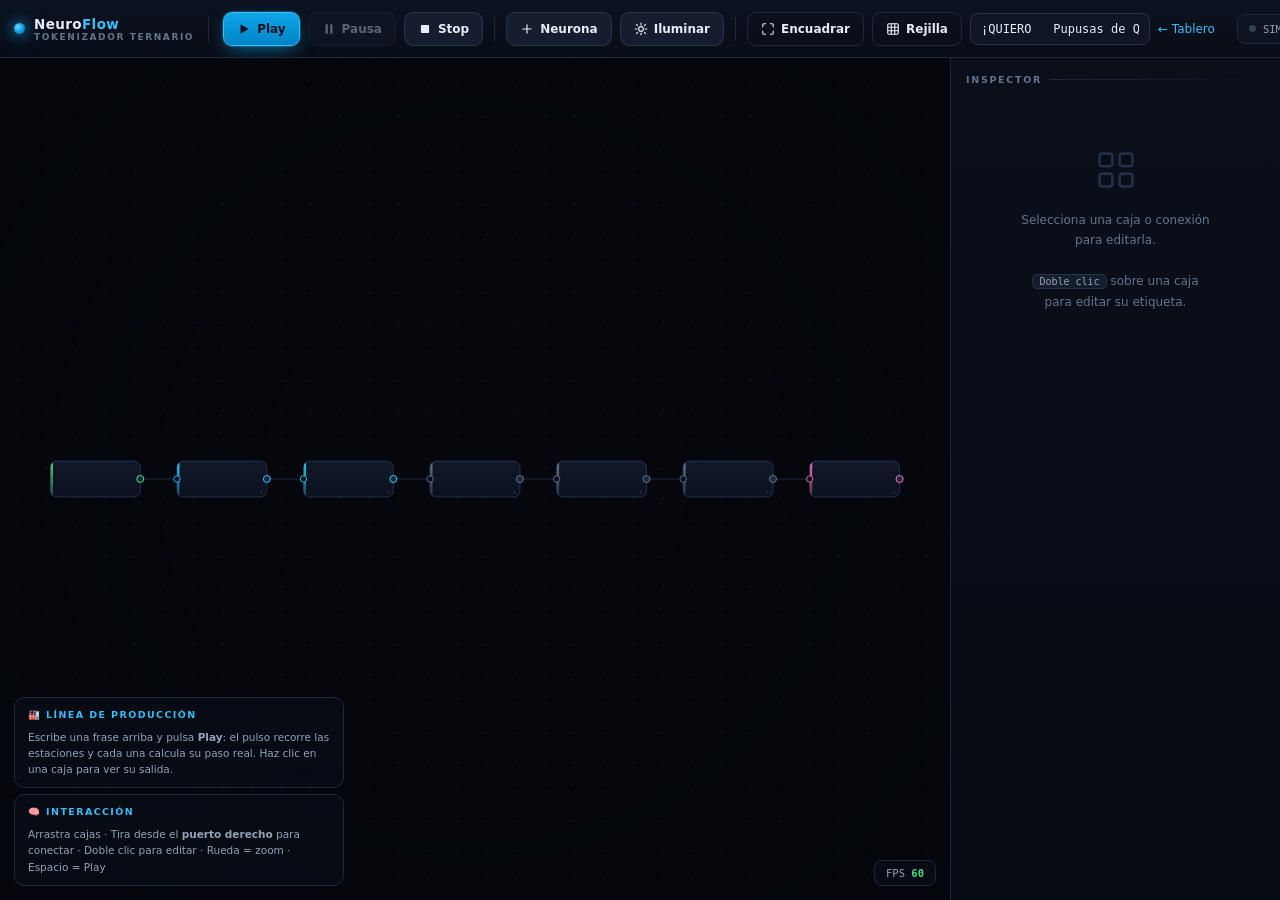
==== simulador.html @ 5edb8b4f "✨ Integrar simulador visual NeuroFlow con las estaciones de normalizar y tokenizar" ====
<!DOCTYPE html>
<html lang="es">
<head>
<meta charset="UTF-8" />
<meta name="viewport" content="width=device-width, initial-scale=1.0" />
<title>Simulador · Tokenizador Ternario</title>
<link rel="stylesheet" href="css/simulador.css" />
</head>
<body>

<div id="app">
  <!-- ================= TOOLBAR ================= -->
  <header class="toolbar">
    <div class="brand">
      <div class="dot"></div>
      <div>
        <h1>Neuro<span>Flow</span></h1>
        <small>Tokenizador ternario</small>
      </div>
    </div>

    <button class="tbtn primary" id="btn-play" title="Ejecutar simulación (Espacio)">
      <svg viewBox="0 0 24 24"><polygon points="6,4 20,12 6,20" fill="currentColor" stroke="none"/></svg>
      Play
    </button>
    <button class="tbtn" id="btn-pause" title="Pausar" disabled>
      <svg viewBox="0 0 24 24"><rect x="6" y="4" width="4" height="16" fill="currentColor" stroke="none"/><rect x="14" y="4" width="4" height="16" fill="currentColor" stroke="none"/></svg>
      Pausa
    </button>
    <button class="tbtn" id="btn-stop" title="Detener">
      <svg viewBox="0 0 24 24"><rect x="5" y="5" width="14" height="14" rx="2" fill="currentColor" stroke="none"/></svg>
      Stop
    </button>

    <div class="sep"></div>

    <button class="tbtn" id="btn-add" title="Añadir neurona">
      <svg viewBox="0 0 24 24"><line x1="12" y1="5" x2="12" y2="19"/><line x1="5" y1="12" x2="19" y2="12"/></svg>
      Neurona
    </button>
    <button class="tbtn" id="btn-illuminate" title="Iluminar todas las cajas conectadas">
      <svg viewBox="0 0 24 24"><path d="M12 2v3M12 19v3M4.2 4.2l2.1 2.1M17.7 17.7l2.1 2.1M2 12h3M19 12h3M4.2 19.8l2.1-2.1M17.7 6.3l2.1-2.1"/><circle cx="12" cy="12" r="4"/></svg>
      Iluminar
    </button>

    <div class="sep"></div>

    <button class="tbtn ghost" id="btn-fit" title="Encuadrar todo">
      <svg viewBox="0 0 24 24"><path d="M3 8V5a2 2 0 0 1 2-2h3M16 3h3a2 2 0 0 1 2 2v3M21 16v3a2 2 0 0 1-2 2h-3M8 21H5a2 2 0 0 1-2-2v-3"/></svg>
      Encuadrar
    </button>
    <button class="tbtn ghost" id="btn-grid" title="Alternar rejilla">
      <svg viewBox="0 0 24 24"><rect x="3" y="3" width="18" height="18" rx="2"/><path d="M3 9h18M3 15h18M9 3v18M15 3v18"/></svg>
      Rejilla
    </button>

    <!-- Texto que entra a la estación 1 (Texto natural) -->
    <input class="entrada-sim" id="entrada-sim" type="text" value="¡QUIERO   Pupusas de Queso y de frijol!" title="Texto de entrada" />
    <a class="enlace" href="index.html">← Tablero</a>

    <div class="spacer"></div>

    <div class="stat-chip"><span class="led" id="led-sim"></span>SIM <b id="stat-state">IDLE</b></div>
    <div class="stat-chip">N <b id="stat-nodes">0</b></div>
    <div class="stat-chip">E <b id="stat-edges">0</b></div>
    <div class="stat-chip">⚡ <b id="stat-pulses">0</b></div>
  </header>

  <!-- ================= STAGE ================= -->
  <main class="stage-wrap">
    <canvas id="stage"></canvas>

    <div class="hud">
      <div class="hud-card">
        <h4>🏭 Línea de producción</h4>
        Escribe una frase arriba y pulsa <b>Play</b>: el pulso recorre las estaciones
        y cada una calcula su paso real. Haz clic en una caja para ver su salida.
      </div>
      <div class="hud-card">
        <h4>🧠 Interacción</h4>
        Arrastra cajas · Tira desde el <b>puerto derecho</b> para conectar ·
        Doble clic para editar · Rueda = zoom · Espacio = Play
      </div>
    </div>

    <div class="fps-badge">FPS <b id="stat-fps">60</b></div>
  </main>

  <!-- ================= INSPECTOR ================= -->
  <aside class="inspector" id="inspector"></aside>
</div>

<div id="toasts"></div>

<script type="module" src="js/simulador.js"></script>
</body>
</html>
---- css/simulador.css ----
/* ============================================================
     DESIGN TOKENS
     ============================================================ */
  :root{
    --bg-0:#05070d;
    --bg-1:#0a0f1a;
    --bg-2:#0f1523;
    --bg-3:#151d2e;
    --line:#1e293b;
    --line-2:#26344a;
    --txt-0:#e6edf7;
    --txt-1:#94a3b8;
    --txt-2:#64748b;
    --accent:#38bdf8;
    --accent-2:#22d3ee;
    --green:#4ade80;
    --amber:#fbbf24;
    --pink:#f472b6;
    --purple:#a78bfa;
    --radius:12px;
    --shadow:0 18px 50px -12px rgba(0,0,0,.85);
    --font:'Inter',system-ui,-apple-system,'Segoe UI',Roboto,sans-serif;
    --mono:'SFMono-Regular',ui-monospace,'JetBrains Mono',Consolas,monospace;
  }

  *,*::before,*::after{box-sizing:border-box;}
  html,body{height:100%;margin:0;}
  body{
    background:var(--bg-0);
    color:var(--txt-0);
    font-family:var(--font);
    overflow:hidden;
    -webkit-font-smoothing:antialiased;
  }

  /* ============================================================
     LAYOUT
     ============================================================ */
  #app{
    display:grid;
    grid-template-columns:1fr 330px;
    grid-template-rows:58px 1fr;
    height:100vh;
    width:100vw;
  }

  /* ---------- TOOLBAR ---------- */
  .toolbar{
    grid-column:1 / -1;
    display:flex;
    align-items:center;
    gap:8px;
    padding:0 14px;
    background:linear-gradient(180deg,#0c1220,#080d16);
    border-bottom:1px solid var(--line);
    z-index:20;
    overflow-x:auto;
    scrollbar-width:none;
  }
  .toolbar::-webkit-scrollbar{display:none;}

  .brand{
    display:flex;align-items:center;gap:9px;
    padding-right:14px;margin-right:6px;
    border-right:1px solid var(--line);
    flex-shrink:0;
  }
  .brand .dot{
    width:11px;height:11px;border-radius:50%;
    background:radial-gradient(circle at 35% 35%,#7dd3fc,#0ea5e9 45%,#0369a1);
    box-shadow:0 0 14px #0ea5e9,0 0 28px rgba(14,165,233,.45);
    animation:brandPulse 2.6s ease-in-out infinite;
  }
  @keyframes brandPulse{0%,100%{opacity:1;transform:scale(1)}50%{opacity:.6;transform:scale(.82)}}
  .brand h1{
    font-size:13.5px;margin:0;font-weight:700;letter-spacing:.4px;white-space:nowrap;
  }
  .brand h1 span{color:var(--accent);}
  .brand small{
    display:block;font-size:9px;color:var(--txt-2);letter-spacing:1.6px;
    text-transform:uppercase;font-weight:600;
  }

  .tbtn{
    display:inline-flex;align-items:center;gap:6px;
    height:34px;padding:0 13px;
    background:var(--bg-3);
    border:1px solid var(--line-2);
    color:var(--txt-0);
    border-radius:9px;
    font-size:12px;font-weight:600;font-family:inherit;
    cursor:pointer;
    white-space:nowrap;
    transition:background .16s ease,border-color .16s ease,transform .1s ease,box-shadow .16s ease;
    flex-shrink:0;
  }
  .tbtn:hover{background:#1c2740;border-color:#334761;}
  .tbtn:active{transform:translateY(1px);}
  .tbtn:disabled{opacity:.38;cursor:not-allowed;transform:none;}
  .tbtn svg{width:14px;height:14px;fill:none;stroke:currentColor;stroke-width:2;stroke-linecap:round;stroke-linejoin:round;}

  .tbtn.primary{
    background:linear-gradient(180deg,#0ea5e9,#0284c7);
    border-color:#38bdf8;
    color:#04121e;
    box-shadow:0 0 0 1px rgba(56,189,248,.25),0 6px 20px -6px rgba(14,165,233,.75);
  }
  .tbtn.primary:hover{background:linear-gradient(180deg,#38bdf8,#0ea5e9);}
  .tbtn.primary.running{
    background:linear-gradient(180deg,#22c55e,#16a34a);
    border-color:#4ade80;
    box-shadow:0 0 0 1px rgba(74,222,128,.3),0 0 26px -4px rgba(34,197,94,.85);
    animation:runGlow 1.1s ease-in-out infinite;
  }
  @keyframes runGlow{0%,100%{filter:brightness(1)}50%{filter:brightness(1.25)}}

  .tbtn.ghost{background:transparent;border-color:var(--line);}
  .tbtn.ghost:hover{background:var(--bg-3);}

  .sep{width:1px;height:24px;background:var(--line);margin:0 3px;flex-shrink:0;}

  .spacer{flex:1;min-width:6px;}

  .stat-chip{
    display:flex;align-items:center;gap:7px;
    height:30px;padding:0 11px;
    background:rgba(15,21,35,.8);
    border:1px solid var(--line);
    border-radius:8px;
    font-family:var(--mono);
    font-size:10.5px;
    color:var(--txt-1);
    white-space:nowrap;
    flex-shrink:0;
  }
  .stat-chip b{color:var(--accent-2);font-weight:600;}
  .stat-chip .led{
    width:7px;height:7px;border-radius:50%;background:#334155;transition:background .2s,box-shadow .2s;
  }
  .stat-chip .led.on{background:var(--green);box-shadow:0 0 9px var(--green);}

  /* ---------- STAGE ---------- */
  .stage-wrap{
    position:relative;
    overflow:hidden;
    background:var(--bg-0);
  }
  #stage{
    display:block;
    width:100%;
    height:100%;
    cursor:grab;
    touch-action:none;
  }
  #stage.grabbing{cursor:grabbing;}
  #stage.connecting{cursor:crosshair;}

  /* ---------- HUD ---------- */
  .hud{
    position:absolute;left:14px;bottom:14px;
    display:flex;flex-direction:column;gap:6px;
    pointer-events:none;
    max-width:330px;
  }
  .hud-card{
    background:rgba(8,13,22,.82);
    backdrop-filter:blur(14px);
    -webkit-backdrop-filter:blur(14px);
    border:1px solid var(--line);
    border-radius:10px;
    padding:10px 13px;
    font-size:10.5px;
    line-height:1.55;
    color:var(--txt-1);
    pointer-events:auto;
  }
  .hud-card h4{
    margin:0 0 6px;font-size:9.5px;letter-spacing:1.4px;text-transform:uppercase;
    color:var(--accent);font-weight:700;
  }
  .hud-card ol{margin:0;padding-left:15px;}
  .hud-card li{margin-bottom:2px;}
  .hud-card li b{color:var(--txt-0);font-weight:600;}

  .fps-badge{
    position:absolute;right:14px;bottom:14px;
    background:rgba(8,13,22,.82);
    backdrop-filter:blur(14px);
    border:1px solid var(--line);
    border-radius:8px;
    padding:6px 11px;
    font-family:var(--mono);
    font-size:10.5px;
    color:var(--txt-1);
    pointer-events:none;
  }
  .fps-badge b{color:var(--green);}

  /* ---------- INSPECTOR ---------- */
  .inspector{
    background:linear-gradient(180deg,#0a0f1a,#070b13);
    border-left:1px solid var(--line);
    overflow-y:auto;
    overflow-x:hidden;
    padding:16px 15px 40px;
    scrollbar-width:thin;
    scrollbar-color:#243149 transparent;
  }
  .inspector::-webkit-scrollbar{width:8px;}
  .inspector::-webkit-scrollbar-thumb{background:#1e293b;border-radius:8px;}

  .panel-title{
    font-size:9.5px;letter-spacing:1.7px;text-transform:uppercase;
    color:var(--txt-2);font-weight:700;margin:0 0 11px;
    display:flex;align-items:center;gap:7px;
  }
  .panel-title::after{
    content:'';flex:1;height:1px;background:linear-gradient(90deg,var(--line),transparent);
  }

  .field{margin-bottom:13px;}
  .field label{
    display:block;font-size:10px;font-weight:600;letter-spacing:.5px;
    color:var(--txt-2);margin-bottom:5px;text-transform:uppercase;
  }
  .field input[type=text],
  .field input[type=number],
  .field select{
    width:100%;height:34px;padding:0 10px;
    background:var(--bg-2);
    border:1px solid var(--line);
    border-radius:8px;
    color:var(--txt-0);
    font-family:inherit;font-size:12.5px;
    outline:none;
    transition:border-color .16s,box-shadow .16s;
  }
  .field input:focus,.field select:focus{
    border-color:var(--accent);
    box-shadow:0 0 0 3px rgba(56,189,248,.14);
  }
  .field input[readonly]{
    font-family:var(--mono);font-size:10.5px;color:var(--accent-2);
    background:#080d16;cursor:text;letter-spacing:.3px;
  }
  .field input[type=range]{
    width:100%;accent-color:var(--accent);height:20px;cursor:pointer;
  }

  .empty-state{
    text-align:center;padding:52px 16px;color:var(--txt-2);
  }
  .empty-state svg{
    width:44px;height:44px;stroke:#243149;fill:none;stroke-width:1.4;
    margin-bottom:14px;
  }
  .empty-state p{font-size:12px;line-height:1.7;margin:0;}
  .empty-state kbd{
    background:var(--bg-3);border:1px solid var(--line-2);
    border-radius:5px;padding:1px 6px;font-family:var(--mono);
    font-size:10px;color:var(--txt-1);
  }

  .danger-btn{
    width:100%;height:34px;margin-top:6px;
    background:rgba(239,68,68,.09);
    border:1px solid rgba(239,68,68,.32);
    color:#fca5a5;border-radius:8px;
    font-family:inherit;font-size:12px;font-weight:600;cursor:pointer;
    transition:background .16s;
  }
  .danger-btn:hover{background:rgba(239,68,68,.2);}

  .badge-row{display:flex;gap:6px;flex-wrap:wrap;margin-bottom:13px;}
  .badge{
    font-family:var(--mono);font-size:9.5px;padding:3px 8px;border-radius:6px;
    border:1px solid var(--line-2);background:var(--bg-2);color:var(--txt-1);
  }
  .badge.ok{color:var(--green);border-color:rgba(74,222,128,.35);background:rgba(74,222,128,.07);}

  /* ---------- TOAST ---------- */
  #toasts{
    position:fixed;bottom:22px;left:50%;transform:translateX(-50%);
    display:flex;flex-direction:column;gap:8px;align-items:center;
    z-index:100;pointer-events:none;
  }
  .toast{
    background:rgba(10,15,26,.95);
    border:1px solid var(--line-2);
    border-left:3px solid var(--accent);
    border-radius:9px;
    padding:9px 16px;
    font-size:12px;color:var(--txt-0);
    box-shadow:var(--shadow);
    animation:toastIn .26s cubic-bezier(.2,.9,.3,1.3);
    backdrop-filter:blur(14px);
  }
  .toast.warn{border-left-color:var(--amber);}
  .toast.ok{border-left-color:var(--green);}
  @keyframes toastIn{from{opacity:0;transform:translateY(14px) scale(.94)}to{opacity:1;transform:none}}
  .toast.out{animation:toastOut .22s ease forwards;}
  @keyframes toastOut{to{opacity:0;transform:translateY(-8px) scale(.96)}}

  @media (max-width:900px){
    #app{grid-template-columns:1fr;grid-template-rows:58px 1fr 250px;}
    .inspector{grid-row:3;border-left:none;border-top:1px solid var(--line);}
  }

  /* ---------- AÑADIDOS DEL TOKENIZADOR ---------- */
  .entrada-sim{
    flex:1;min-width:180px;max-width:420px;height:32px;padding:0 10px;
    background:var(--bg-2);color:var(--txt-0);border:1px solid var(--line-2);
    border-radius:8px;font-family:var(--mono);font-size:12px;
  }
  .enlace{color:var(--accent);font-size:12px;text-decoration:none;white-space:nowrap;}
  .enlace:hover{text-decoration:underline;}
  .salida-estacion{
    margin:0;padding:8px;max-height:220px;overflow:auto;white-space:pre-wrap;
    background:var(--bg-2);border:1px solid var(--line-2);border-radius:8px;
    font-family:var(--mono);font-size:11px;color:var(--txt-0);
  }
  .salida-estacion.pendiente{color:var(--amber);}
  .salida-estacion.error{color:#f87171;}
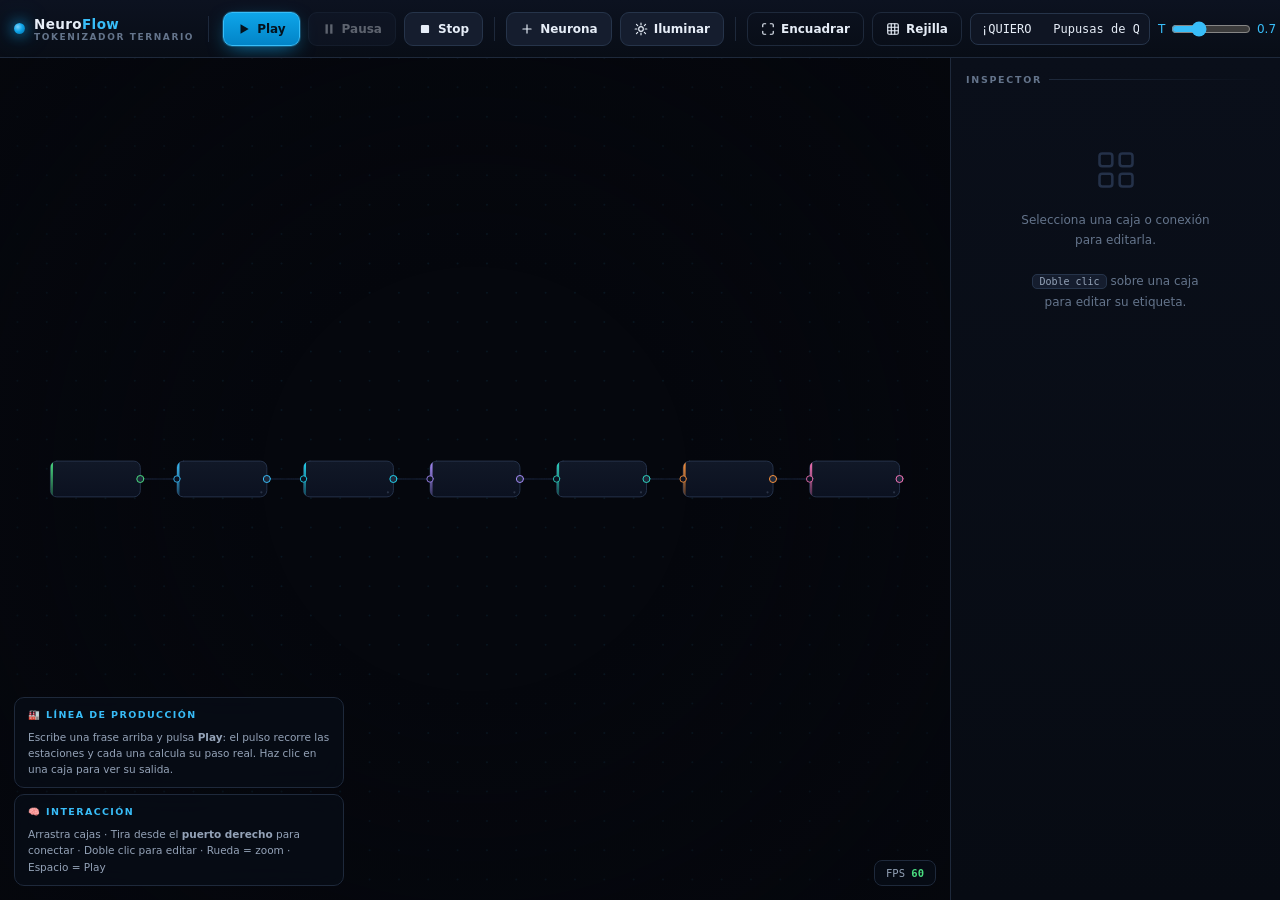
==== commit f90078d5: "✨ Agregar red neuronal con softmax, temperatura y entrenamiento" ====
--- a/simulador.html
+++ b/simulador.html
@@ -56,6 +56,7 @@
 
     <!-- Texto que entra a la estación 1 (Texto natural) -->
     <input class="entrada-sim" id="entrada-sim" type="text" value="¡QUIERO   Pupusas de Queso y de frijol!" title="Texto de entrada" />
+    <label class="enlace" title="Temperatura de la predicción">T <input id="temp-sim" type="range" min="0.1" max="2" step="0.1" value="0.7" /> <output id="temp-sim-valor">0.7</output></label>
     <a class="enlace" href="index.html">← Tablero</a>
 
     <div class="spacer"></div>
--- a/css/simulador.css
+++ b/css/simulador.css
@@ -321,3 +321,4 @@
   }
   .salida-estacion.pendiente{color:var(--amber);}
   .salida-estacion.error{color:#f87171;}
+  .enlace input[type=range]{width:80px;vertical-align:middle;accent-color:var(--accent);}
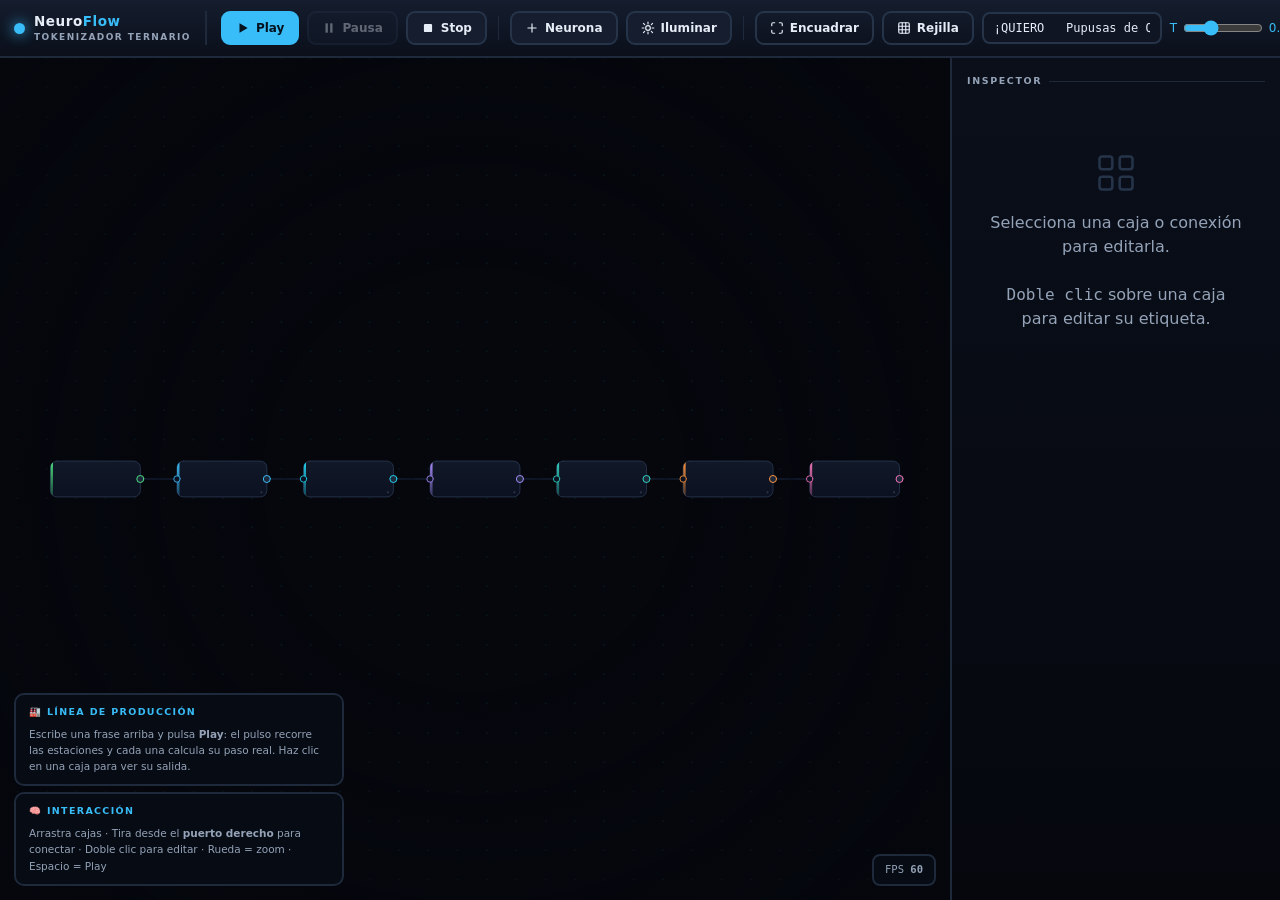
==== commit af6d3eec: "♻️ Refactorizar estilos a BEM con tokens y agregar skill css-bem-estandar" ====
--- a/simulador.html
+++ b/simulador.html
@@ -4,95 +4,39 @@
 <meta charset="UTF-8" />
 <meta name="viewport" content="width=device-width, initial-scale=1.0" />
 <title>Simulador · Tokenizador Ternario</title>
+<link rel="stylesheet" href="css/estilos.css" />
 <link rel="stylesheet" href="css/simulador.css" />
 </head>
-<body>
-
-<div id="app">
-  <!-- ================= TOOLBAR ================= -->
-  <header class="toolbar">
+<body class="simulator" data-theme="dark">
+<div class="simulator__layout" id="app">
+  <header class="simulator__toolbar">
     <div class="brand">
-      <div class="dot"></div>
-      <div>
-        <h1>Neuro<span>Flow</span></h1>
-        <small>Tokenizador ternario</small>
-      </div>
+      <div class="brand__dot"></div>
+      <div><h1 class="brand__title">Neuro<span class="brand__accent">Flow</span></h1><small class="brand__subtitle">Tokenizador ternario</small></div>
     </div>
-
-    <button class="tbtn primary" id="btn-play" title="Ejecutar simulación (Espacio)">
-      <svg viewBox="0 0 24 24"><polygon points="6,4 20,12 6,20" fill="currentColor" stroke="none"/></svg>
-      Play
-    </button>
-    <button class="tbtn" id="btn-pause" title="Pausar" disabled>
-      <svg viewBox="0 0 24 24"><rect x="6" y="4" width="4" height="16" fill="currentColor" stroke="none"/><rect x="14" y="4" width="4" height="16" fill="currentColor" stroke="none"/></svg>
-      Pausa
-    </button>
-    <button class="tbtn" id="btn-stop" title="Detener">
-      <svg viewBox="0 0 24 24"><rect x="5" y="5" width="14" height="14" rx="2" fill="currentColor" stroke="none"/></svg>
-      Stop
-    </button>
-
-    <div class="sep"></div>
-
-    <button class="tbtn" id="btn-add" title="Añadir neurona">
-      <svg viewBox="0 0 24 24"><line x1="12" y1="5" x2="12" y2="19"/><line x1="5" y1="12" x2="19" y2="12"/></svg>
-      Neurona
-    </button>
-    <button class="tbtn" id="btn-illuminate" title="Iluminar todas las cajas conectadas">
-      <svg viewBox="0 0 24 24"><path d="M12 2v3M12 19v3M4.2 4.2l2.1 2.1M17.7 17.7l2.1 2.1M2 12h3M19 12h3M4.2 19.8l2.1-2.1M17.7 6.3l2.1-2.1"/><circle cx="12" cy="12" r="4"/></svg>
-      Iluminar
-    </button>
-
-    <div class="sep"></div>
-
-    <button class="tbtn ghost" id="btn-fit" title="Encuadrar todo">
-      <svg viewBox="0 0 24 24"><path d="M3 8V5a2 2 0 0 1 2-2h3M16 3h3a2 2 0 0 1 2 2v3M21 16v3a2 2 0 0 1-2 2h-3M8 21H5a2 2 0 0 1-2-2v-3"/></svg>
-      Encuadrar
-    </button>
-    <button class="tbtn ghost" id="btn-grid" title="Alternar rejilla">
-      <svg viewBox="0 0 24 24"><rect x="3" y="3" width="18" height="18" rx="2"/><path d="M3 9h18M3 15h18M9 3v18M15 3v18"/></svg>
-      Rejilla
-    </button>
-
-    <!-- Texto que entra a la estación 1 (Texto natural) -->
-    <input class="entrada-sim" id="entrada-sim" type="text" value="¡QUIERO   Pupusas de Queso y de frijol!" title="Texto de entrada" />
-    <label class="enlace" title="Temperatura de la predicción">T <input id="temp-sim" type="range" min="0.1" max="2" step="0.1" value="0.7" /> <output id="temp-sim-valor">0.7</output></label>
-    <a class="enlace" href="index.html">← Tablero</a>
-
-    <div class="spacer"></div>
-
-    <div class="stat-chip"><span class="led" id="led-sim"></span>SIM <b id="stat-state">IDLE</b></div>
-    <div class="stat-chip">N <b id="stat-nodes">0</b></div>
-    <div class="stat-chip">E <b id="stat-edges">0</b></div>
-    <div class="stat-chip">⚡ <b id="stat-pulses">0</b></div>
+    <button class="control-button control-button--primary" id="btn-play" title="Ejecutar simulación (Espacio)"><svg viewBox="0 0 24 24"><polygon points="6,4 20,12 6,20" fill="currentColor" stroke="none"/></svg>Play</button>
+    <button class="control-button" id="btn-pause" title="Pausar" disabled><svg viewBox="0 0 24 24"><rect x="6" y="4" width="4" height="16" fill="currentColor" stroke="none"/><rect x="14" y="4" width="4" height="16" fill="currentColor" stroke="none"/></svg>Pausa</button>
+    <button class="control-button" id="btn-stop" title="Detener"><svg viewBox="0 0 24 24"><rect x="5" y="5" width="14" height="14" rx="2" fill="currentColor" stroke="none"/></svg>Stop</button>
+    <div class="simulator__separator"></div>
+    <button class="control-button" id="btn-add" title="Añadir neurona"><svg viewBox="0 0 24 24"><line x1="12" y1="5" x2="12" y2="19"/><line x1="5" y1="12" x2="19" y2="12"/></svg>Neurona</button>
+    <button class="control-button" id="btn-illuminate" title="Iluminar todas las cajas conectadas"><svg viewBox="0 0 24 24"><path d="M12 2v3M12 19v3M4.2 4.2l2.1 2.1M17.7 17.7l2.1 2.1M2 12h3M19 12h3M4.2 19.8l2.1-2.1M17.7 6.3l2.1-2.1"/><circle cx="12" cy="12" r="4"/></svg>Iluminar</button>
+    <div class="simulator__separator"></div>
+    <button class="control-button control-button--ghost" id="btn-fit" title="Encuadrar todo"><svg viewBox="0 0 24 24"><path d="M3 8V5a2 2 0 0 1 2-2h3M16 3h3a2 2 0 0 1 2 2v3M21 16v3a2 2 0 0 1-2 2h-3M8 21H5a2 2 0 0 1-2-2v-3"/></svg>Encuadrar</button>
+    <button class="control-button control-button--ghost" id="btn-grid" title="Alternar rejilla"><svg viewBox="0 0 24 24"><rect x="3" y="3" width="18" height="18" rx="2"/><path d="M3 9h18M3 15h18M9 3v18M15 3v18"/></svg>Rejilla</button>
+    <input class="simulator__input" id="entrada-sim" type="text" value="¡QUIERO   Pupusas de Queso y de frijol!" title="Texto de entrada" />
+    <label class="simulator__link" title="Temperatura de la predicción">T <input id="temp-sim" type="range" min="0.1" max="2" step="0.1" value="0.7" /> <output id="temp-sim-valor">0.7</output></label>
+    <a class="simulator__link" href="index.html">← Tablero</a>
+    <div class="simulator__spacer"></div>
+    <div class="stats__chip"><span class="stats__led" id="led-sim"></span>SIM <b id="stat-state">IDLE</b></div><div class="stats__chip">N <b id="stat-nodes">0</b></div><div class="stats__chip">E <b id="stat-edges">0</b></div><div class="stats__chip">⚡ <b id="stat-pulses">0</b></div>
   </header>
-
-  <!-- ================= STAGE ================= -->
-  <main class="stage-wrap">
-    <canvas id="stage"></canvas>
-
-    <div class="hud">
-      <div class="hud-card">
-        <h4>🏭 Línea de producción</h4>
-        Escribe una frase arriba y pulsa <b>Play</b>: el pulso recorre las estaciones
-        y cada una calcula su paso real. Haz clic en una caja para ver su salida.
-      </div>
-      <div class="hud-card">
-        <h4>🧠 Interacción</h4>
-        Arrastra cajas · Tira desde el <b>puerto derecho</b> para conectar ·
-        Doble clic para editar · Rueda = zoom · Espacio = Play
-      </div>
-    </div>
-
-    <div class="fps-badge">FPS <b id="stat-fps">60</b></div>
+  <main class="simulator__stage">
+    <canvas class="simulator__canvas" id="stage"></canvas>
+    <div class="hud"><div class="hud__card"><h4 class="hud__title">🏭 Línea de producción</h4>Escribe una frase arriba y pulsa <b>Play</b>: el pulso recorre las estaciones y cada una calcula su paso real. Haz clic en una caja para ver su salida.</div><div class="hud__card"><h4 class="hud__title">🧠 Interacción</h4>Arrastra cajas · Tira desde el <b>puerto derecho</b> para conectar · Doble clic para editar · Rueda = zoom · Espacio = Play</div></div>
+    <div class="simulator__fps">FPS <b id="stat-fps">60</b></div>
   </main>
-
-  <!-- ================= INSPECTOR ================= -->
   <aside class="inspector" id="inspector"></aside>
 </div>
-
-<div id="toasts"></div>
-
+<div class="toast-stack" id="toasts"></div>
 <script type="module" src="js/simulador.js"></script>
 </body>
 </html>
--- a/css/estilos.css
+++ b/css/estilos.css
@@ -0,0 +1,235 @@
+/* Tokens compartidos, reset y bloques del tablero claro. */
+
+:root {
+  --gray-0: #fff;
+  --gray-50: #f5f6fa;
+  --gray-100: #f0f2f7;
+  --gray-700: #333;
+  --gray-900: #111827;
+  --blue-500: #38bdf8;
+  --blue-700: #0284c7;
+  --green-500: #2e9d5b;
+  --red-500: #f87171;
+  --color-bg: var(--gray-50);
+  --color-surface: var(--gray-0);
+  --color-surface-muted: var(--gray-100);
+  --color-text: var(--gray-900);
+  --color-text-muted: #64748b;
+  --color-primary: var(--blue-700);
+  --color-border: var(--gray-700);
+  --color-success: var(--green-500);
+  --color-danger: var(--red-500);
+  --font-family-base: system-ui, sans-serif;
+  --font-family-mono: ui-monospace, monospace;
+  --font-size-sm: 0.85rem;
+  --font-size-md: 1rem;
+  --font-size-lg: 1.25rem;
+  --font-weight-regular: 400;
+  --font-weight-bold: 700;
+  --line-height-base: 1.5;
+  --space-xs: 0.5rem;
+  --space-sm: 1rem;
+  --space-md: 2rem;
+  --space-lg: 3rem;
+  --border-width: 2px;
+  --border: var(--border-width) solid var(--color-border);
+  --radius-sm: 0.375rem;
+  --radius-md: 0.5rem;
+  --shadow-focus: 0 0 0 0.2rem rgb(56 189 248 / 35%);
+  --transition-fast: 150ms;
+  --ease-standard: ease;
+}
+
+[data-theme="dark"] {
+  --color-bg: #05070d;
+  --color-surface: #0a0f1a;
+  --color-surface-muted: #0f1523;
+  --color-text: #e6edf7;
+  --color-text-muted: #94a3b8;
+  --color-primary: var(--blue-500);
+  --color-border: #1e293b;
+  --color-panel: #0a0f1a;
+  --color-panel-raised: #151d2e;
+  --color-border-strong: #26344a;
+  --color-accent: #38bdf8;
+  --color-accent-alt: #22d3ee;
+  --color-success-bright: #4ade80;
+  --color-warning: #fbbf24;
+  --color-danger-soft: #fca5a5;
+  --shadow-panel: 0 1.8rem 5rem -1.2rem rgb(0 0 0 / 85%);
+  --color-on-accent: #04121e;
+  --color-overlay: rgb(8 13 22 / 82%);
+  --color-overlay-strong: rgb(10 15 26 / 95%);
+  --color-danger-bg: rgb(239 68 68 / 9%);
+  --color-danger-border: rgb(239 68 68 / 32%);
+  --color-danger-hover: rgb(239 68 68 / 20%);
+  --color-stats-bg: rgb(15 21 35 / 80%);
+}
+
+@media (prefers-color-scheme: dark) {
+  :root {
+    --color-bg: #05070d;
+    --color-surface: #0a0f1a;
+    --color-surface-muted: #0f1523;
+    --color-text: #e6edf7;
+    --color-text-muted: #94a3b8;
+    --color-primary: var(--blue-500);
+    --color-border: #1e293b;
+  }
+}
+
+*,
+*::before,
+*::after {
+  box-sizing: border-box;
+}
+
+html,
+body {
+  min-height: 100%;
+  margin: 0;
+}
+
+body {
+  background: var(--color-bg);
+  color: var(--color-text);
+  font-family: var(--font-family-base);
+  line-height: var(--line-height-base);
+}
+
+button,
+input,
+select,
+textarea {
+  font: inherit;
+}
+
+button,
+a,
+input,
+select,
+textarea {
+  accent-color: var(--color-primary);
+}
+
+:where(button, a, input, select, textarea):focus-visible {
+  outline: 0.2rem solid var(--color-primary);
+  outline-offset: 0.2rem;
+  box-shadow: var(--shadow-focus);
+}
+
+img,
+svg,
+video {
+  display: block;
+  max-width: 100%;
+}
+
+.board-page {
+  padding: var(--space-md);
+}
+
+.board-page__title {
+  margin-block: 0 var(--space-xs);
+}
+
+.board-page__link {
+  color: var(--color-primary);
+}
+
+.pipeline {
+  display: flex;
+  flex-wrap: wrap;
+  gap: var(--space-sm);
+}
+
+.pipeline__station,
+.result-panels__panel {
+  flex: 1 1 15rem;
+  min-height: 12rem;
+  padding: var(--space-sm);
+  background: var(--color-surface);
+  border: var(--border);
+  border-radius: var(--radius-md);
+}
+
+.pipeline__title,
+.result-panels__title {
+  margin: 0 0 var(--space-xs);
+  font-size: var(--font-size-md);
+}
+
+.pipeline__control {
+  display: block;
+  margin-block-end: var(--space-xs);
+}
+
+.pipeline__input {
+  width: 100%;
+}
+
+.output {
+  min-height: 1.5rem;
+  padding: var(--space-xs);
+  overflow-wrap: anywhere;
+  background: var(--color-surface-muted);
+  border-radius: var(--radius-sm);
+  font-family: var(--font-family-mono);
+}
+
+.output--list {
+  margin: 0;
+  padding-inline-start: var(--space-sm);
+}
+
+.output--plain {
+  padding-inline-start: var(--space-xs);
+  list-style: none;
+}
+
+.output--search,
+.output--steps {
+  margin-block-start: var(--space-xs);
+  font-size: var(--font-size-sm);
+}
+
+.output--search {
+  margin-block-end: var(--space-xs);
+}
+
+.output--code {
+  margin: 0;
+  white-space: pre-wrap;
+}
+
+.result-panels {
+  display: grid;
+  gap: var(--space-sm);
+  margin-block-start: var(--space-md);
+}
+
+.result-panels__panel--code {
+  border-color: var(--color-success);
+}
+
+.sr-only {
+  position: absolute;
+  width: 0.1rem;
+  height: 0.1rem;
+  padding: 0;
+  overflow: hidden;
+  clip: rect(0, 0, 0, 0);
+  white-space: nowrap;
+  border: 0;
+}
+
+@media (prefers-reduced-motion: reduce) {
+  *,
+  *::before,
+  *::after {
+    scroll-behavior: auto;
+    transition-duration: 0.01ms;
+    animation-duration: 0.01ms;
+    animation-iteration-count: 1;
+  }
+}
--- a/css/simulador.css
+++ b/css/simulador.css
@@ -1,324 +1,481 @@
-  /* ============================================================
-     DESIGN TOKENS
-     ============================================================ */
-  :root{
-    --bg-0:#05070d;
-    --bg-1:#0a0f1a;
-    --bg-2:#0f1523;
-    --bg-3:#151d2e;
-    --line:#1e293b;
-    --line-2:#26344a;
-    --txt-0:#e6edf7;
-    --txt-1:#94a3b8;
-    --txt-2:#64748b;
-    --accent:#38bdf8;
-    --accent-2:#22d3ee;
-    --green:#4ade80;
-    --amber:#fbbf24;
-    --pink:#f472b6;
-    --purple:#a78bfa;
-    --radius:12px;
-    --shadow:0 18px 50px -12px rgba(0,0,0,.85);
-    --font:'Inter',system-ui,-apple-system,'Segoe UI',Roboto,sans-serif;
-    --mono:'SFMono-Regular',ui-monospace,'JetBrains Mono',Consolas,monospace;
+/* Bloques del simulador visual; los tokens viven en estilos.css. */
+
+/* Base de 10 px solo en esta página: los rem de este archivo equivalen a px / 10. */
+html {
+  font-size: 62.5%;
+}
+
+.simulator {
+  overflow: hidden;
+  font-size: 1.6rem;
+}
+
+.simulator__toolbar {
+  position: relative;
+  z-index: 20;
+  display: flex;
+  grid-column: 1 / -1;
+  align-items: center;
+  gap: 0.8rem;
+  overflow-x: auto;
+  padding-inline: 1.4rem;
+  background: linear-gradient(180deg, var(--color-panel-raised), var(--color-panel));
+  border-block-end: var(--border-width) solid var(--color-border);
+  scrollbar-width: none;
+}
+
+.simulator__toolbar::-webkit-scrollbar {
+  display: none;
+}
+
+.brand {
+  display: flex;
+  flex-shrink: 0;
+  align-items: center;
+  gap: 0.9rem;
+  margin-inline-end: 0.6rem;
+  padding-inline-end: 1.4rem;
+  border-inline-end: var(--border-width) solid var(--color-border);
+}
+
+.brand__dot {
+  width: 1.1rem;
+  height: 1.1rem;
+  border-radius: 50%;
+  background: var(--color-accent);
+  box-shadow: 0 0 1.4rem var(--color-accent);
+  animation: brand-pulse 2.6s ease-in-out infinite;
+}
+
+.brand__title {
+  margin: 0;
+  font-size: 1.35rem;
+  font-weight: var(--font-weight-bold);
+  letter-spacing: 0.04em;
+  white-space: nowrap;
+}
+
+.brand__accent {
+  color: var(--color-accent);
+}
+
+.brand__subtitle {
+  display: block;
+  color: var(--color-text-muted);
+  font-size: 0.9rem;
+  font-weight: 600;
+  letter-spacing: 0.16em;
+  text-transform: uppercase;
+}
+
+.control-button {
+  display: inline-flex;
+  flex-shrink: 0;
+  align-items: center;
+  gap: 0.6rem;
+  min-height: 3.4rem;
+  padding-inline: 1.3rem;
+  color: var(--color-text);
+  background: var(--color-panel-raised);
+  border: var(--border-width) solid var(--color-border-strong);
+  border-radius: 0.9rem;
+  font-size: 1.2rem;
+  font-weight: 600;
+  cursor: pointer;
+  transition: background-color var(--transition-fast) var(--ease-standard), border-color var(--transition-fast) var(--ease-standard), transform var(--transition-fast) var(--ease-standard);
+  white-space: nowrap;
+}
+
+.control-button:hover {
+  background: var(--color-panel);
+  border-color: var(--color-accent);
+}
+
+.control-button:active {
+  transform: translateY(0.1rem);
+}
+
+.control-button:disabled {
+  opacity: 0.38;
+  cursor: not-allowed;
+  transform: none;
+}
+
+.control-button svg {
+  width: 1.4rem;
+  height: 1.4rem;
+  fill: none;
+  stroke: currentColor;
+  stroke-width: 2;
+  stroke-linecap: round;
+  stroke-linejoin: round;
+}
+
+.control-button--primary {
+  color: var(--color-on-accent);
+  background: var(--color-accent);
+  border-color: var(--color-accent);
+}
+
+.control-button--primary:hover {
+  background: var(--color-accent-alt);
+}
+
+.control-button--primary.is-running {
+  background: var(--color-success-bright);
+  border-color: var(--color-success-bright);
+  animation: run-glow 1.1s ease-in-out infinite;
+}
+
+.control-button--ghost {
+  background: transparent;
+}
+
+.simulator__separator {
+  width: 0.1rem;
+  height: 2.4rem;
+  flex-shrink: 0;
+  margin-inline: 0.3rem;
+  background: var(--color-border);
+}
+
+.simulator__spacer {
+  flex: 1;
+  min-width: 0.6rem;
+}
+
+.simulator__input {
+  flex: 1;
+  min-width: 18rem;
+  max-width: 42rem;
+  min-height: 3.2rem;
+  padding-inline: 1rem;
+  color: var(--color-text);
+  background: var(--color-surface-muted);
+  border: var(--border-width) solid var(--color-border-strong);
+  border-radius: 0.8rem;
+  font-family: var(--font-family-mono);
+  font-size: 1.2rem;
+}
+
+.simulator__link {
+  color: var(--color-accent);
+  font-size: 1.2rem;
+  text-decoration: none;
+  white-space: nowrap;
+}
+
+.simulator__link input[type="range"] {
+  width: 8rem;
+  vertical-align: middle;
+}
+
+.simulator__link:hover {
+  text-decoration: underline;
+}
+
+.stats__chip {
+  display: flex;
+  flex-shrink: 0;
+  align-items: center;
+  gap: 0.7rem;
+  min-height: 3rem;
+  padding-inline: 1.1rem;
+  color: var(--color-text-muted);
+  background: var(--color-stats-bg);
+  border: var(--border-width) solid var(--color-border);
+  border-radius: 0.8rem;
+  font-family: var(--font-family-mono);
+  font-size: 1.05rem;
+  white-space: nowrap;
+}
+
+.stats__led {
+  width: 0.7rem;
+  height: 0.7rem;
+  border-radius: 50%;
+  background: var(--color-border-strong);
+  transition: background-color var(--transition-fast) var(--ease-standard), box-shadow var(--transition-fast) var(--ease-standard);
+}
+
+.stats__led.is-on {
+  background: var(--color-success-bright);
+  box-shadow: 0 0 0.9rem var(--color-success-bright);
+}
+
+.simulator__stage {
+  position: relative;
+  overflow: hidden;
+  background: var(--color-bg);
+}
+
+.simulator__canvas {
+  display: block;
+  width: 100%;
+  height: 100%;
+  cursor: grab;
+  touch-action: none;
+}
+
+.simulator__canvas.is-grabbing {
+  cursor: grabbing;
+}
+
+.simulator__canvas.is-connecting {
+  cursor: crosshair;
+}
+
+.hud {
+  position: absolute;
+  inset-block-end: 1.4rem;
+  inset-inline-start: 1.4rem;
+  display: flex;
+  flex-direction: column;
+  gap: 0.6rem;
+  max-width: 33rem;
+  pointer-events: none;
+}
+
+.hud__card {
+  padding: 1rem 1.3rem;
+  color: var(--color-text-muted);
+  background: var(--color-overlay);
+  border: var(--border-width) solid var(--color-border);
+  border-radius: 1rem;
+  font-size: 1.05rem;
+  line-height: 1.55;
+  pointer-events: auto;
+}
+
+.hud__title {
+  margin: 0 0 0.6rem;
+  color: var(--color-accent);
+  font-size: 0.95rem;
+  letter-spacing: 0.14em;
+  text-transform: uppercase;
+}
+
+.simulator__fps {
+  position: absolute;
+  inset-block-end: 1.4rem;
+  inset-inline-end: 1.4rem;
+  padding: 0.6rem 1.1rem;
+  color: var(--color-text-muted);
+  background: var(--color-overlay);
+  border: var(--border-width) solid var(--color-border);
+  border-radius: 0.8rem;
+  font-family: var(--font-family-mono);
+  font-size: 1.05rem;
+  pointer-events: none;
+}
+
+.inspector {
+  overflow: auto;
+  padding: 1.6rem 1.5rem 4rem;
+  color: var(--color-text);
+  background: linear-gradient(180deg, var(--color-panel), var(--color-bg));
+  border-inline-start: var(--border-width) solid var(--color-border);
+  scrollbar-color: var(--color-border-strong) transparent;
+}
+
+.panel-title {
+  display: flex;
+  align-items: center;
+  gap: 0.7rem;
+  margin: 0 0 1.1rem;
+  color: var(--color-text-muted);
+  font-size: 0.95rem;
+  font-weight: 700;
+  letter-spacing: 0.17em;
+  text-transform: uppercase;
+}
+
+.panel-title::after {
+  height: 0.1rem;
+  flex: 1;
+  content: "";
+  background: var(--color-border);
+}
+
+.field {
+  margin-block-end: 1.3rem;
+}
+
+.field__label {
+  display: block;
+  margin-block-end: 0.5rem;
+  color: var(--color-text-muted);
+  font-size: 1rem;
+  font-weight: 600;
+  letter-spacing: 0.05em;
+  text-transform: uppercase;
+}
+
+.field__control {
+  width: 100%;
+  min-height: 3.4rem;
+  padding-inline: 1rem;
+  color: var(--color-text);
+  background: var(--color-surface-muted);
+  border: var(--border-width) solid var(--color-border);
+  border-radius: 0.8rem;
+  font-size: 1.25rem;
+  transition: border-color var(--transition-fast) var(--ease-standard), box-shadow var(--transition-fast) var(--ease-standard);
+}
+
+.field__control:focus-visible {
+  border-color: var(--color-accent);
+}
+
+.field__range {
+  width: 100%;
+  cursor: pointer;
+}
+
+.empty-state {
+  padding: 5.2rem 1.6rem;
+  color: var(--color-text-muted);
+  text-align: center;
+}
+
+.empty-state svg {
+  width: 4.4rem;
+  height: 4.4rem;
+  margin: 0 auto 1.4rem;
+  fill: none;
+  stroke: var(--color-border-strong);
+  stroke-width: 1.4;
+}
+
+.danger-button {
+  width: 100%;
+  min-height: 3.4rem;
+  margin-block-start: 0.6rem;
+  color: var(--color-danger-soft);
+  background: var(--color-danger-bg);
+  border: var(--border-width) solid var(--color-danger-border);
+  border-radius: 0.8rem;
+  font-size: 1.2rem;
+  font-weight: 600;
+  cursor: pointer;
+  transition: background-color var(--transition-fast) var(--ease-standard);
+}
+
+.danger-button:hover {
+  background: var(--color-danger-hover);
+}
+
+.badge-list {
+  display: flex;
+  flex-wrap: wrap;
+  gap: 0.6rem;
+  margin-block-end: 1.3rem;
+}
+
+.badge {
+  padding: 0.3rem 0.8rem;
+  color: var(--color-text-muted);
+  background: var(--color-surface-muted);
+  border: var(--border-width) solid var(--color-border-strong);
+  border-radius: 0.6rem;
+  font-family: var(--font-family-mono);
+  font-size: 0.95rem;
+}
+
+.badge--ok {
+  color: var(--color-success-bright);
+}
+
+.station-output {
+  max-height: 22rem;
+  margin: 0;
+  padding: 0.8rem;
+  overflow: auto;
+  color: var(--color-text);
+  background: var(--color-surface-muted);
+  border: var(--border-width) solid var(--color-border-strong);
+  border-radius: 0.8rem;
+  font-family: var(--font-family-mono);
+  font-size: 1.1rem;
+  white-space: pre-wrap;
+}
+
+.station-output.is-pending {
+  color: var(--color-warning);
+}
+
+.station-output.is-error {
+  color: var(--color-danger-soft);
+}
+
+.toast-stack {
+  position: fixed;
+  inset-block-end: 2.2rem;
+  inset-inline-start: 50%;
+  z-index: 100;
+  display: flex;
+  flex-direction: column;
+  align-items: center;
+  gap: 0.8rem;
+  transform: translateX(-50%);
+  pointer-events: none;
+}
+
+.toast {
+  padding: 0.9rem 1.6rem;
+  color: var(--color-text);
+  background: var(--color-overlay-strong);
+  border: var(--border-width) solid var(--color-border-strong);
+  border-inline-start: 0.3rem solid var(--color-accent);
+  border-radius: 0.9rem;
+  box-shadow: var(--shadow-panel);
+  font-size: 1.2rem;
+  animation: toast-in 0.26s ease forwards;
+}
+
+.toast--warn {
+  border-inline-start-color: var(--color-warning);
+}
+
+.toast--ok {
+  border-inline-start-color: var(--color-success-bright);
+}
+
+.toast.is-out {
+  animation: toast-out 0.22s ease forwards;
+}
+
+@keyframes brand-pulse { 0%, 100% { opacity: 1; transform: scale(1); } 50% { opacity: 0.6; transform: scale(0.82); } }
+@keyframes run-glow { 0%, 100% { filter: brightness(1); } 50% { filter: brightness(1.25); } }
+@keyframes toast-in { from { opacity: 0; transform: translateY(1.4rem) scale(0.94); } to { opacity: 1; transform: none; } }
+@keyframes toast-out { to { opacity: 0; transform: translateY(-0.8rem) scale(0.96); } }
+
+.simulator__layout {
+  display: grid;
+  grid-template-columns: minmax(0, 1fr) 33rem;
+  grid-template-rows: 5.8rem minmax(0, 1fr);
+  width: 100vw;
+  height: 100dvh;
+}
+
+@media (max-width: 56.25rem) {
+  .simulator__layout {
+    grid-template-columns: 1fr;
+    grid-template-rows: 5.8rem minmax(0, 1fr) 25rem;
   }
 
-  *,*::before,*::after{box-sizing:border-box;}
-  html,body{height:100%;margin:0;}
-  body{
-    background:var(--bg-0);
-    color:var(--txt-0);
-    font-family:var(--font);
-    overflow:hidden;
-    -webkit-font-smoothing:antialiased;
+  .inspector {
+    grid-row: 3;
+    border-block-start: var(--border-width) solid var(--color-border);
+    border-inline-start: 0;
   }
-
-  /* ============================================================
-     LAYOUT
-     ============================================================ */
-  #app{
-    display:grid;
-    grid-template-columns:1fr 330px;
-    grid-template-rows:58px 1fr;
-    height:100vh;
-    width:100vw;
+}
+
+@media (prefers-reduced-motion: reduce) {
+  .brand__dot,
+  .control-button--primary.is-running,
+  .toast,
+  .toast.is-out {
+    animation: none;
   }
-
-  /* ---------- TOOLBAR ---------- */
-  .toolbar{
-    grid-column:1 / -1;
-    display:flex;
-    align-items:center;
-    gap:8px;
-    padding:0 14px;
-    background:linear-gradient(180deg,#0c1220,#080d16);
-    border-bottom:1px solid var(--line);
-    z-index:20;
-    overflow-x:auto;
-    scrollbar-width:none;
-  }
-  .toolbar::-webkit-scrollbar{display:none;}
-
-  .brand{
-    display:flex;align-items:center;gap:9px;
-    padding-right:14px;margin-right:6px;
-    border-right:1px solid var(--line);
-    flex-shrink:0;
-  }
-  .brand .dot{
-    width:11px;height:11px;border-radius:50%;
-    background:radial-gradient(circle at 35% 35%,#7dd3fc,#0ea5e9 45%,#0369a1);
-    box-shadow:0 0 14px #0ea5e9,0 0 28px rgba(14,165,233,.45);
-    animation:brandPulse 2.6s ease-in-out infinite;
-  }
-  @keyframes brandPulse{0%,100%{opacity:1;transform:scale(1)}50%{opacity:.6;transform:scale(.82)}}
-  .brand h1{
-    font-size:13.5px;margin:0;font-weight:700;letter-spacing:.4px;white-space:nowrap;
-  }
-  .brand h1 span{color:var(--accent);}
-  .brand small{
-    display:block;font-size:9px;color:var(--txt-2);letter-spacing:1.6px;
-    text-transform:uppercase;font-weight:600;
-  }
-
-  .tbtn{
-    display:inline-flex;align-items:center;gap:6px;
-    height:34px;padding:0 13px;
-    background:var(--bg-3);
-    border:1px solid var(--line-2);
-    color:var(--txt-0);
-    border-radius:9px;
-    font-size:12px;font-weight:600;font-family:inherit;
-    cursor:pointer;
-    white-space:nowrap;
-    transition:background .16s ease,border-color .16s ease,transform .1s ease,box-shadow .16s ease;
-    flex-shrink:0;
-  }
-  .tbtn:hover{background:#1c2740;border-color:#334761;}
-  .tbtn:active{transform:translateY(1px);}
-  .tbtn:disabled{opacity:.38;cursor:not-allowed;transform:none;}
-  .tbtn svg{width:14px;height:14px;fill:none;stroke:currentColor;stroke-width:2;stroke-linecap:round;stroke-linejoin:round;}
-
-  .tbtn.primary{
-    background:linear-gradient(180deg,#0ea5e9,#0284c7);
-    border-color:#38bdf8;
-    color:#04121e;
-    box-shadow:0 0 0 1px rgba(56,189,248,.25),0 6px 20px -6px rgba(14,165,233,.75);
-  }
-  .tbtn.primary:hover{background:linear-gradient(180deg,#38bdf8,#0ea5e9);}
-  .tbtn.primary.running{
-    background:linear-gradient(180deg,#22c55e,#16a34a);
-    border-color:#4ade80;
-    box-shadow:0 0 0 1px rgba(74,222,128,.3),0 0 26px -4px rgba(34,197,94,.85);
-    animation:runGlow 1.1s ease-in-out infinite;
-  }
-  @keyframes runGlow{0%,100%{filter:brightness(1)}50%{filter:brightness(1.25)}}
-
-  .tbtn.ghost{background:transparent;border-color:var(--line);}
-  .tbtn.ghost:hover{background:var(--bg-3);}
-
-  .sep{width:1px;height:24px;background:var(--line);margin:0 3px;flex-shrink:0;}
-
-  .spacer{flex:1;min-width:6px;}
-
-  .stat-chip{
-    display:flex;align-items:center;gap:7px;
-    height:30px;padding:0 11px;
-    background:rgba(15,21,35,.8);
-    border:1px solid var(--line);
-    border-radius:8px;
-    font-family:var(--mono);
-    font-size:10.5px;
-    color:var(--txt-1);
-    white-space:nowrap;
-    flex-shrink:0;
-  }
-  .stat-chip b{color:var(--accent-2);font-weight:600;}
-  .stat-chip .led{
-    width:7px;height:7px;border-radius:50%;background:#334155;transition:background .2s,box-shadow .2s;
-  }
-  .stat-chip .led.on{background:var(--green);box-shadow:0 0 9px var(--green);}
-
-  /* ---------- STAGE ---------- */
-  .stage-wrap{
-    position:relative;
-    overflow:hidden;
-    background:var(--bg-0);
-  }
-  #stage{
-    display:block;
-    width:100%;
-    height:100%;
-    cursor:grab;
-    touch-action:none;
-  }
-  #stage.grabbing{cursor:grabbing;}
-  #stage.connecting{cursor:crosshair;}
-
-  /* ---------- HUD ---------- */
-  .hud{
-    position:absolute;left:14px;bottom:14px;
-    display:flex;flex-direction:column;gap:6px;
-    pointer-events:none;
-    max-width:330px;
-  }
-  .hud-card{
-    background:rgba(8,13,22,.82);
-    backdrop-filter:blur(14px);
-    -webkit-backdrop-filter:blur(14px);
-    border:1px solid var(--line);
-    border-radius:10px;
-    padding:10px 13px;
-    font-size:10.5px;
-    line-height:1.55;
-    color:var(--txt-1);
-    pointer-events:auto;
-  }
-  .hud-card h4{
-    margin:0 0 6px;font-size:9.5px;letter-spacing:1.4px;text-transform:uppercase;
-    color:var(--accent);font-weight:700;
-  }
-  .hud-card ol{margin:0;padding-left:15px;}
-  .hud-card li{margin-bottom:2px;}
-  .hud-card li b{color:var(--txt-0);font-weight:600;}
-
-  .fps-badge{
-    position:absolute;right:14px;bottom:14px;
-    background:rgba(8,13,22,.82);
-    backdrop-filter:blur(14px);
-    border:1px solid var(--line);
-    border-radius:8px;
-    padding:6px 11px;
-    font-family:var(--mono);
-    font-size:10.5px;
-    color:var(--txt-1);
-    pointer-events:none;
-  }
-  .fps-badge b{color:var(--green);}
-
-  /* ---------- INSPECTOR ---------- */
-  .inspector{
-    background:linear-gradient(180deg,#0a0f1a,#070b13);
-    border-left:1px solid var(--line);
-    overflow-y:auto;
-    overflow-x:hidden;
-    padding:16px 15px 40px;
-    scrollbar-width:thin;
-    scrollbar-color:#243149 transparent;
-  }
-  .inspector::-webkit-scrollbar{width:8px;}
-  .inspector::-webkit-scrollbar-thumb{background:#1e293b;border-radius:8px;}
-
-  .panel-title{
-    font-size:9.5px;letter-spacing:1.7px;text-transform:uppercase;
-    color:var(--txt-2);font-weight:700;margin:0 0 11px;
-    display:flex;align-items:center;gap:7px;
-  }
-  .panel-title::after{
-    content:'';flex:1;height:1px;background:linear-gradient(90deg,var(--line),transparent);
-  }
-
-  .field{margin-bottom:13px;}
-  .field label{
-    display:block;font-size:10px;font-weight:600;letter-spacing:.5px;
-    color:var(--txt-2);margin-bottom:5px;text-transform:uppercase;
-  }
-  .field input[type=text],
-  .field input[type=number],
-  .field select{
-    width:100%;height:34px;padding:0 10px;
-    background:var(--bg-2);
-    border:1px solid var(--line);
-    border-radius:8px;
-    color:var(--txt-0);
-    font-family:inherit;font-size:12.5px;
-    outline:none;
-    transition:border-color .16s,box-shadow .16s;
-  }
-  .field input:focus,.field select:focus{
-    border-color:var(--accent);
-    box-shadow:0 0 0 3px rgba(56,189,248,.14);
-  }
-  .field input[readonly]{
-    font-family:var(--mono);font-size:10.5px;color:var(--accent-2);
-    background:#080d16;cursor:text;letter-spacing:.3px;
-  }
-  .field input[type=range]{
-    width:100%;accent-color:var(--accent);height:20px;cursor:pointer;
-  }
-
-  .empty-state{
-    text-align:center;padding:52px 16px;color:var(--txt-2);
-  }
-  .empty-state svg{
-    width:44px;height:44px;stroke:#243149;fill:none;stroke-width:1.4;
-    margin-bottom:14px;
-  }
-  .empty-state p{font-size:12px;line-height:1.7;margin:0;}
-  .empty-state kbd{
-    background:var(--bg-3);border:1px solid var(--line-2);
-    border-radius:5px;padding:1px 6px;font-family:var(--mono);
-    font-size:10px;color:var(--txt-1);
-  }
-
-  .danger-btn{
-    width:100%;height:34px;margin-top:6px;
-    background:rgba(239,68,68,.09);
-    border:1px solid rgba(239,68,68,.32);
-    color:#fca5a5;border-radius:8px;
-    font-family:inherit;font-size:12px;font-weight:600;cursor:pointer;
-    transition:background .16s;
-  }
-  .danger-btn:hover{background:rgba(239,68,68,.2);}
-
-  .badge-row{display:flex;gap:6px;flex-wrap:wrap;margin-bottom:13px;}
-  .badge{
-    font-family:var(--mono);font-size:9.5px;padding:3px 8px;border-radius:6px;
-    border:1px solid var(--line-2);background:var(--bg-2);color:var(--txt-1);
-  }
-  .badge.ok{color:var(--green);border-color:rgba(74,222,128,.35);background:rgba(74,222,128,.07);}
-
-  /* ---------- TOAST ---------- */
-  #toasts{
-    position:fixed;bottom:22px;left:50%;transform:translateX(-50%);
-    display:flex;flex-direction:column;gap:8px;align-items:center;
-    z-index:100;pointer-events:none;
-  }
-  .toast{
-    background:rgba(10,15,26,.95);
-    border:1px solid var(--line-2);
-    border-left:3px solid var(--accent);
-    border-radius:9px;
-    padding:9px 16px;
-    font-size:12px;color:var(--txt-0);
-    box-shadow:var(--shadow);
-    animation:toastIn .26s cubic-bezier(.2,.9,.3,1.3);
-    backdrop-filter:blur(14px);
-  }
-  .toast.warn{border-left-color:var(--amber);}
-  .toast.ok{border-left-color:var(--green);}
-  @keyframes toastIn{from{opacity:0;transform:translateY(14px) scale(.94)}to{opacity:1;transform:none}}
-  .toast.out{animation:toastOut .22s ease forwards;}
-  @keyframes toastOut{to{opacity:0;transform:translateY(-8px) scale(.96)}}
-
-  @media (max-width:900px){
-    #app{grid-template-columns:1fr;grid-template-rows:58px 1fr 250px;}
-    .inspector{grid-row:3;border-left:none;border-top:1px solid var(--line);}
-  }
-
-  /* ---------- AÑADIDOS DEL TOKENIZADOR ---------- */
-  .entrada-sim{
-    flex:1;min-width:180px;max-width:420px;height:32px;padding:0 10px;
-    background:var(--bg-2);color:var(--txt-0);border:1px solid var(--line-2);
-    border-radius:8px;font-family:var(--mono);font-size:12px;
-  }
-  .enlace{color:var(--accent);font-size:12px;text-decoration:none;white-space:nowrap;}
-  .enlace:hover{text-decoration:underline;}
-  .salida-estacion{
-    margin:0;padding:8px;max-height:220px;overflow:auto;white-space:pre-wrap;
-    background:var(--bg-2);border:1px solid var(--line-2);border-radius:8px;
-    font-family:var(--mono);font-size:11px;color:var(--txt-0);
-  }
-  .salida-estacion.pendiente{color:var(--amber);}
-  .salida-estacion.error{color:#f87171;}
-  .enlace input[type=range]{width:80px;vertical-align:middle;accent-color:var(--accent);}
+}
